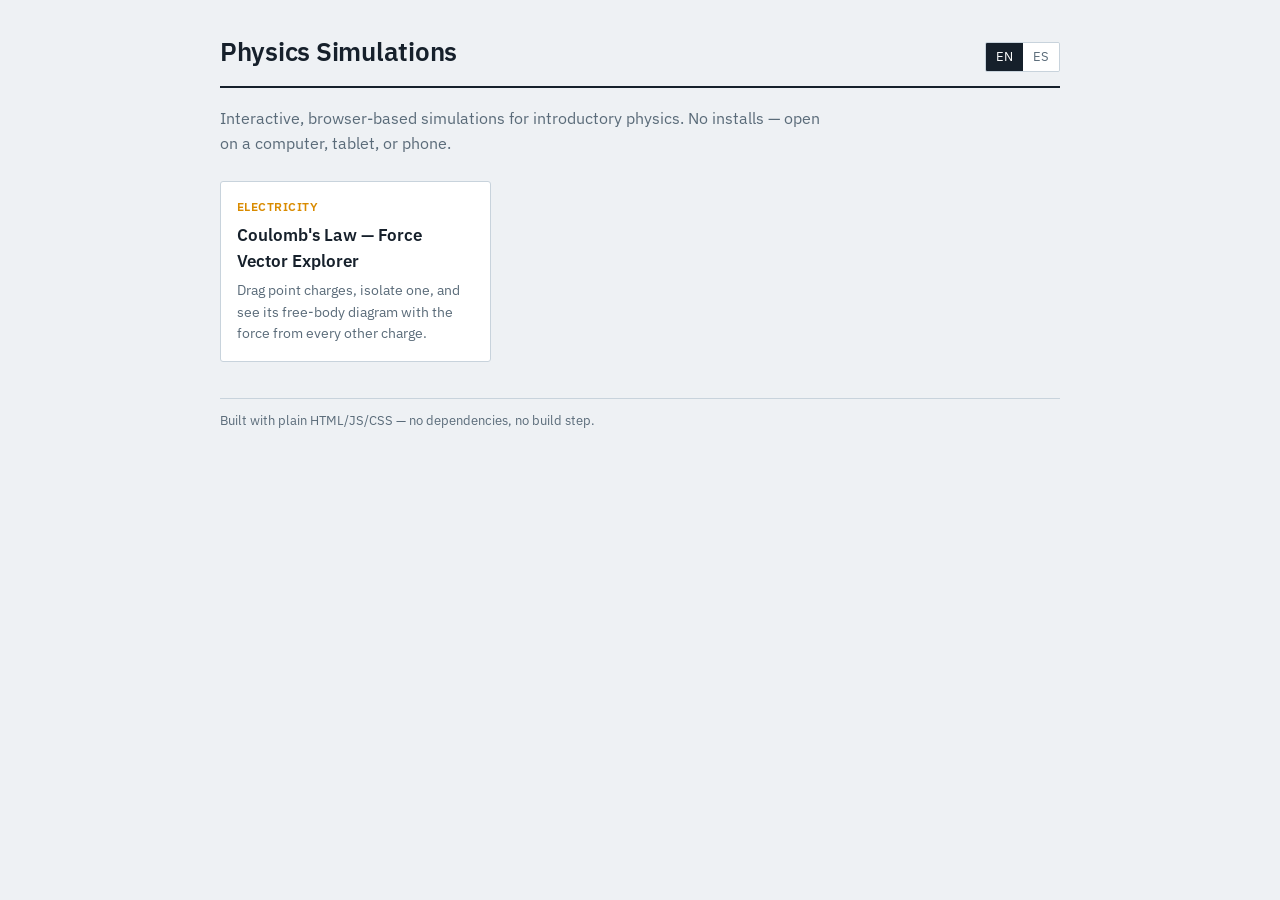
==== index.html @ a8b83024 "Add files via upload First Version" ====
<!DOCTYPE html>
<html lang="en">
<head>
<meta charset="utf-8">
<meta name="viewport" content="width=device-width, initial-scale=1">
<title>Physics Simulations</title>
<link rel="preconnect" href="https://fonts.googleapis.com">
<link rel="preconnect" href="https://fonts.gstatic.com" crossorigin>
<link href="https://fonts.googleapis.com/css2?family=IBM+Plex+Mono:wght@400;500;600&family=IBM+Plex+Sans:wght@400;500;600&display=swap" rel="stylesheet">
<style>
  :root{
    --paper:#EEF1F4; --panel:#FFFFFF; --ink:#16202B; --ink-soft:#5A6B79;
    --rule:#C8D3DC; --accent:#D98B00;
  }
  *{box-sizing:border-box}
  html,body{margin:0;padding:0}
  body{background:var(--paper);color:var(--ink);
    font-family:"IBM Plex Sans",-apple-system,BlinkMacSystemFont,"Segoe UI",sans-serif;
    font-size:16px;line-height:1.55}
  .frame{max-width:880px;margin:0 auto;padding:32px 20px 56px}
  header{border-bottom:2px solid var(--ink);padding-bottom:14px;margin-bottom:8px;
    display:flex;align-items:baseline;justify-content:space-between;gap:12px;flex-wrap:wrap}
  h1{font-size:1.6rem;font-weight:600;margin:0;letter-spacing:-0.01em}
  header p{margin:0;color:var(--ink-soft);font-size:0.92rem}
  .lang{display:flex;border:1px solid var(--rule);border-radius:2px;overflow:hidden}
  .lang button{font:inherit;font-size:0.8rem;padding:4px 10px;border:0;background:var(--panel);
    color:var(--ink-soft);cursor:pointer}
  .lang button[aria-pressed="true"]{background:var(--ink);color:#fff}
  .intro{color:var(--ink-soft);margin:18px 0 26px;max-width:60ch}

  .grid{display:grid;grid-template-columns:repeat(auto-fill,minmax(240px,1fr));gap:14px}
  a.card{
    display:block;background:var(--panel);border:1px solid var(--rule);border-radius:3px;
    padding:16px;text-decoration:none;color:inherit;transition:border-color .15s;
  }
  a.card:hover{border-color:var(--accent)}
  a.card:focus-visible{outline:2px solid var(--accent);outline-offset:2px}
  .topic{font-size:0.72rem;letter-spacing:0.04em;text-transform:uppercase;color:var(--accent);
    font-weight:600;margin-bottom:6px}
  .name{font-size:1.05rem;font-weight:600;margin-bottom:6px}
  .desc{font-size:0.87rem;color:var(--ink-soft)}
  .soon{opacity:0.5}
  .soon:hover{border-color:var(--rule)}

  footer{margin-top:36px;font-size:0.82rem;color:var(--ink-soft);border-top:1px solid var(--rule);padding-top:12px}
</style>
</head>
<body>
<div class="frame">
  <header>
    <h1 id="t-title">Physics Simulations</h1>
    <div class="lang">
      <button id="lang-en" aria-pressed="true">EN</button>
      <button id="lang-es" aria-pressed="false">ES</button>
    </div>
  </header>
  <p class="intro" id="t-intro">
    Interactive, browser-based simulations for introductory physics. No installs — open on a
    computer, tablet, or phone.
  </p>

  <div class="grid" id="grid"></div>

  <footer id="t-foot">Built with plain HTML/JS/CSS — no dependencies, no build step.</footer>
</div>

<script>
const SIMS = [
  {
    topic: {en:"Electricity", es:"Electricidad"},
    name: {en:"Coulomb's Law — Force Vector Explorer", es:"Ley de Coulomb — Explorador de vectores de fuerza"},
    desc: {en:"Drag point charges, isolate one, and see its free-body diagram with the force from every other charge.",
           es:"Arrastra cargas puntuales, aísla una y observa su diagrama de cuerpo libre con la fuerza de cada otra carga."},
    href: "coulomb-law/"
  }
  // Add new simulations here, one object per entry:
  // { topic:{en:"...",es:"..."}, name:{en:"...",es:"..."}, desc:{en:"...",es:"..."}, href:"folder-name/" }
];

const STR = {
  en:{title:"Physics Simulations",
      intro:"Interactive, browser-based simulations for introductory physics. No installs — open on a computer, tablet, or phone.",
      foot:"Built with plain HTML/JS/CSS — no dependencies, no build step."},
  es:{title:"Simulaciones de Física",
      intro:"Simulaciones interactivas para física introductoria, directamente en el navegador. Sin instalar nada — se abren en computadora, tablet o teléfono.",
      foot:"Hechas con HTML/JS/CSS puro — sin dependencias, sin pasos de compilación."}
};
let lang = "en";

function render(){
  document.getElementById("t-title").textContent = STR[lang].title;
  document.getElementById("t-intro").textContent = STR[lang].intro;
  document.getElementById("t-foot").textContent = STR[lang].foot;
  document.documentElement.lang = lang;
  document.getElementById("lang-en").setAttribute("aria-pressed", lang === "en");
  document.getElementById("lang-es").setAttribute("aria-pressed", lang === "es");

  const grid = document.getElementById("grid");
  grid.innerHTML = "";
  SIMS.forEach(s => {
    const a = document.createElement("a");
    a.className = "card"; a.href = s.href;
    a.innerHTML = '<div class="topic">' + s.topic[lang] + '</div>' +
                  '<div class="name">' + s.name[lang] + '</div>' +
                  '<div class="desc">' + s.desc[lang] + '</div>';
    grid.appendChild(a);
  });
}
document.getElementById("lang-en").onclick = () => { lang = "en"; render(); };
document.getElementById("lang-es").onclick = () => { lang = "es"; render(); };
render();
</script>
</body>
</html>
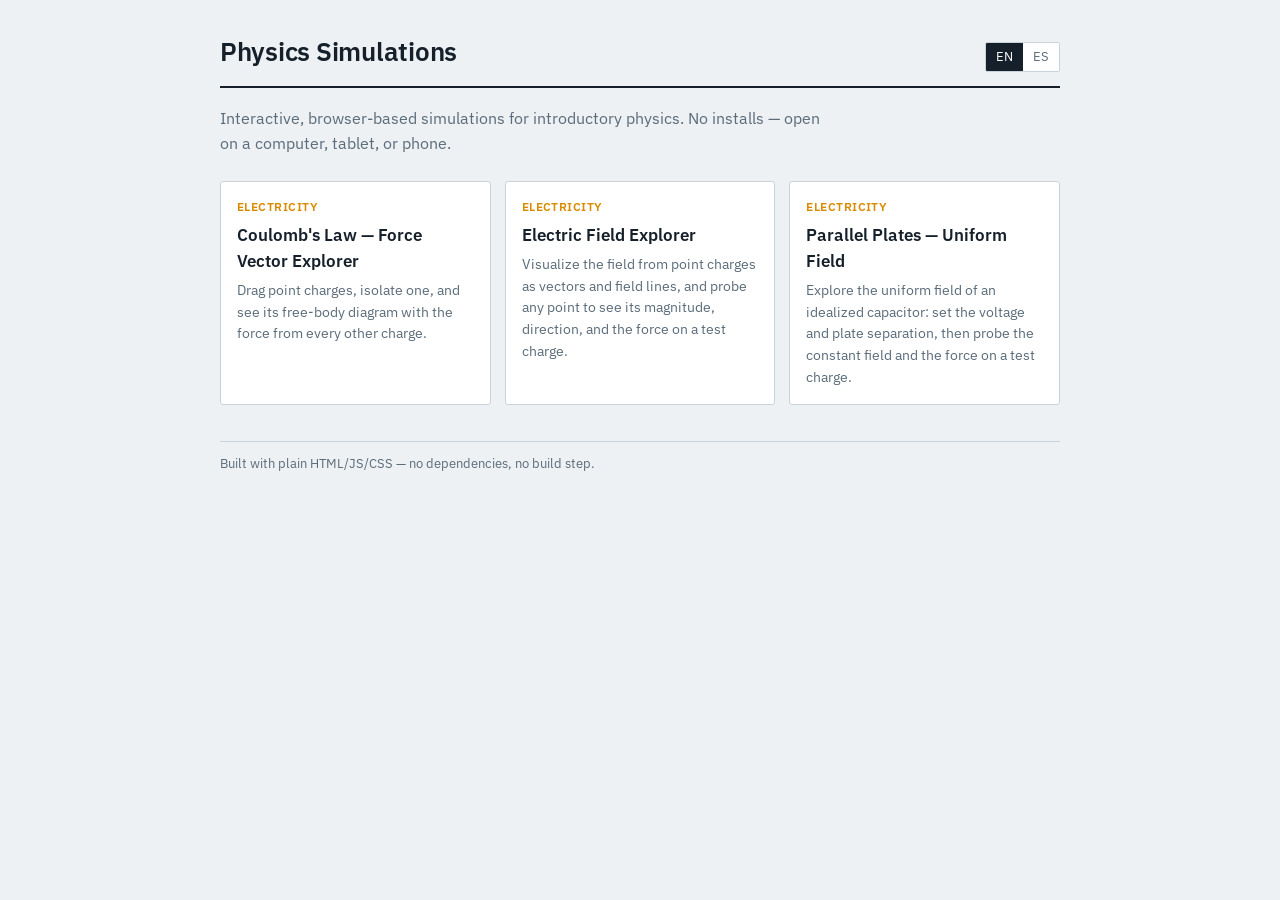
==== commit 1452cc58: "Add files via upload updated index" ====
--- a/index.html
+++ b/index.html
@@ -72,6 +72,20 @@
     desc: {en:"Drag point charges, isolate one, and see its free-body diagram with the force from every other charge.",
            es:"Arrastra cargas puntuales, aísla una y observa su diagrama de cuerpo libre con la fuerza de cada otra carga."},
     href: "coulomb-law/"
+  },
+  {
+    topic: {en:"Electricity", es:"Electricidad"},
+    name: {en:"Electric Field Explorer", es:"Explorador de Campo Eléctrico"},
+    desc: {en:"Visualize the field from point charges as vectors and field lines, and probe any point to see its magnitude, direction, and the force on a test charge.",
+           es:"Visualiza el campo de cargas puntuales como vectores y líneas de campo, y sondea cualquier punto para ver su magnitud, dirección y la fuerza sobre una carga de prueba."},
+    href: "electric-field/"
+  },
+  {
+    topic: {en:"Electricity", es:"Electricidad"},
+    name: {en:"Parallel Plates — Uniform Field", es:"Placas Paralelas — Campo Uniforme"},
+    desc: {en:"Explore the uniform field of an idealized capacitor: set the voltage and plate separation, then probe the constant field and the force on a test charge.",
+           es:"Explora el campo uniforme de un capacitor idealizado: define el voltaje y la separación de las placas, y sondea el campo constante y la fuerza sobre una carga de prueba."},
+    href: "parallel-plates/"
   }
   // Add new simulations here, one object per entry:
   // { topic:{en:"...",es:"..."}, name:{en:"...",es:"..."}, desc:{en:"...",es:"..."}, href:"folder-name/" }
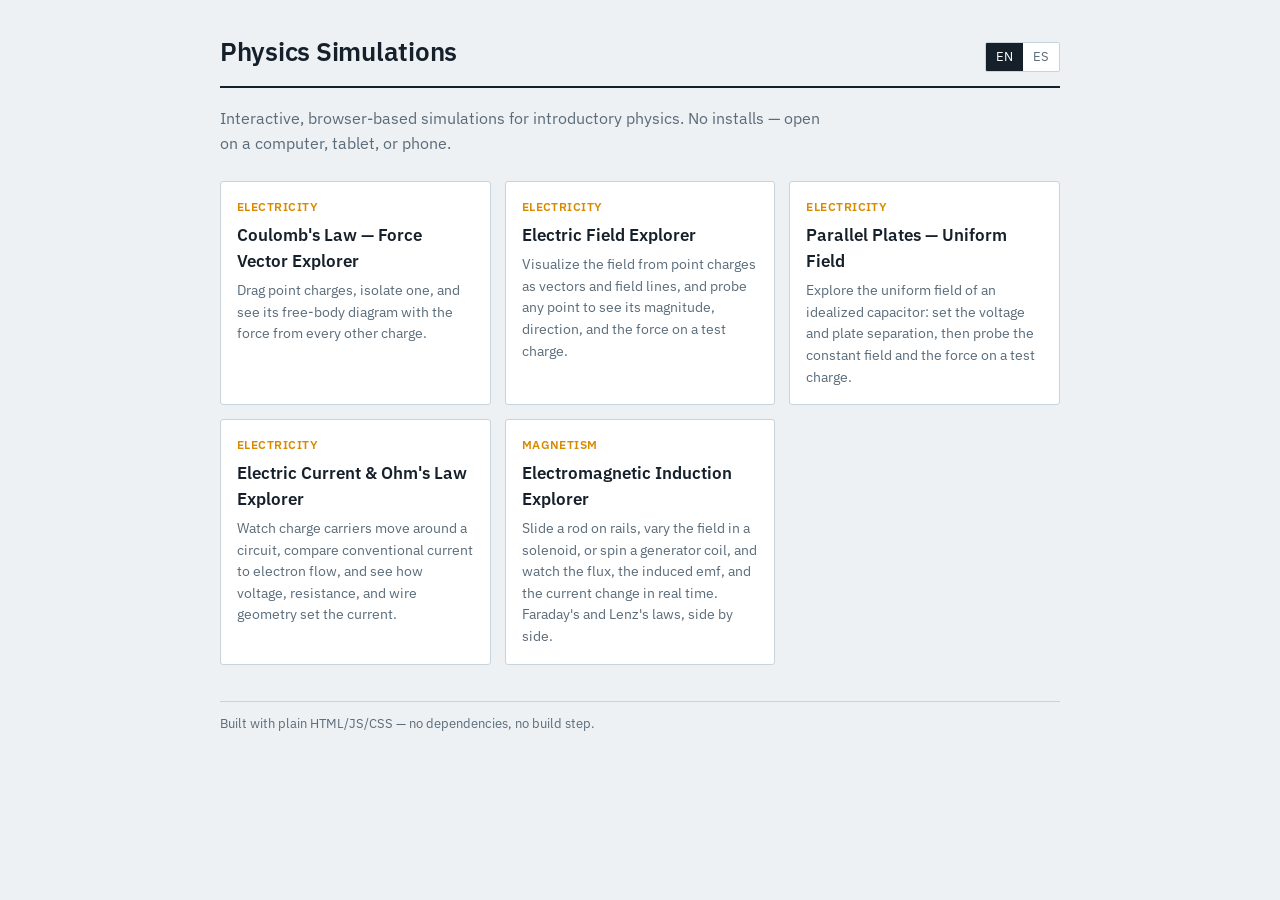
==== commit add01d6a: "updated" ====
--- a/index.html
+++ b/index.html
@@ -86,6 +86,20 @@
     desc: {en:"Explore the uniform field of an idealized capacitor: set the voltage and plate separation, then probe the constant field and the force on a test charge.",
            es:"Explora el campo uniforme de un capacitor idealizado: define el voltaje y la separación de las placas, y sondea el campo constante y la fuerza sobre una carga de prueba."},
     href: "parallel-plates/"
+  },
+  {
+    topic: {en:"Electricity", es:"Electricidad"},
+    name: {en:"Electric Current & Ohm's Law Explorer", es:"Corriente Eléctrica y Ley de Ohm"},
+    desc: {en:"Watch charge carriers move around a circuit, compare conventional current to electron flow, and see how voltage, resistance, and wire geometry set the current.",
+           es:"Observa las cargas moverse en un circuito, compara la corriente convencional con el flujo de electrones, y ve cómo el voltaje, la resistencia y la geometría del cable determinan la corriente."},
+    href: "electric-current/"
+  },
+  {
+    topic: {en:"Magnetism", es:"Magnetismo"},
+    name: {en:"Electromagnetic Induction Explorer", es:"Explorador de Inducción Electromagnética"},
+    desc: {en:"Slide a rod on rails, vary the field in a solenoid, or spin a generator coil, and watch the flux, the induced emf, and the current change in real time. Faraday's and Lenz's laws, side by side.",
+           es:"Desliza una barra sobre rieles, varía el campo en un solenoide o gira la bobina de un generador, y observa en tiempo real cómo cambian el flujo, la fem inducida y la corriente. Las leyes de Faraday y Lenz, lado a lado."},
+    href: "electromagnetic-induction/"
   }
   // Add new simulations here, one object per entry:
   // { topic:{en:"...",es:"..."}, name:{en:"...",es:"..."}, desc:{en:"...",es:"..."}, href:"folder-name/" }
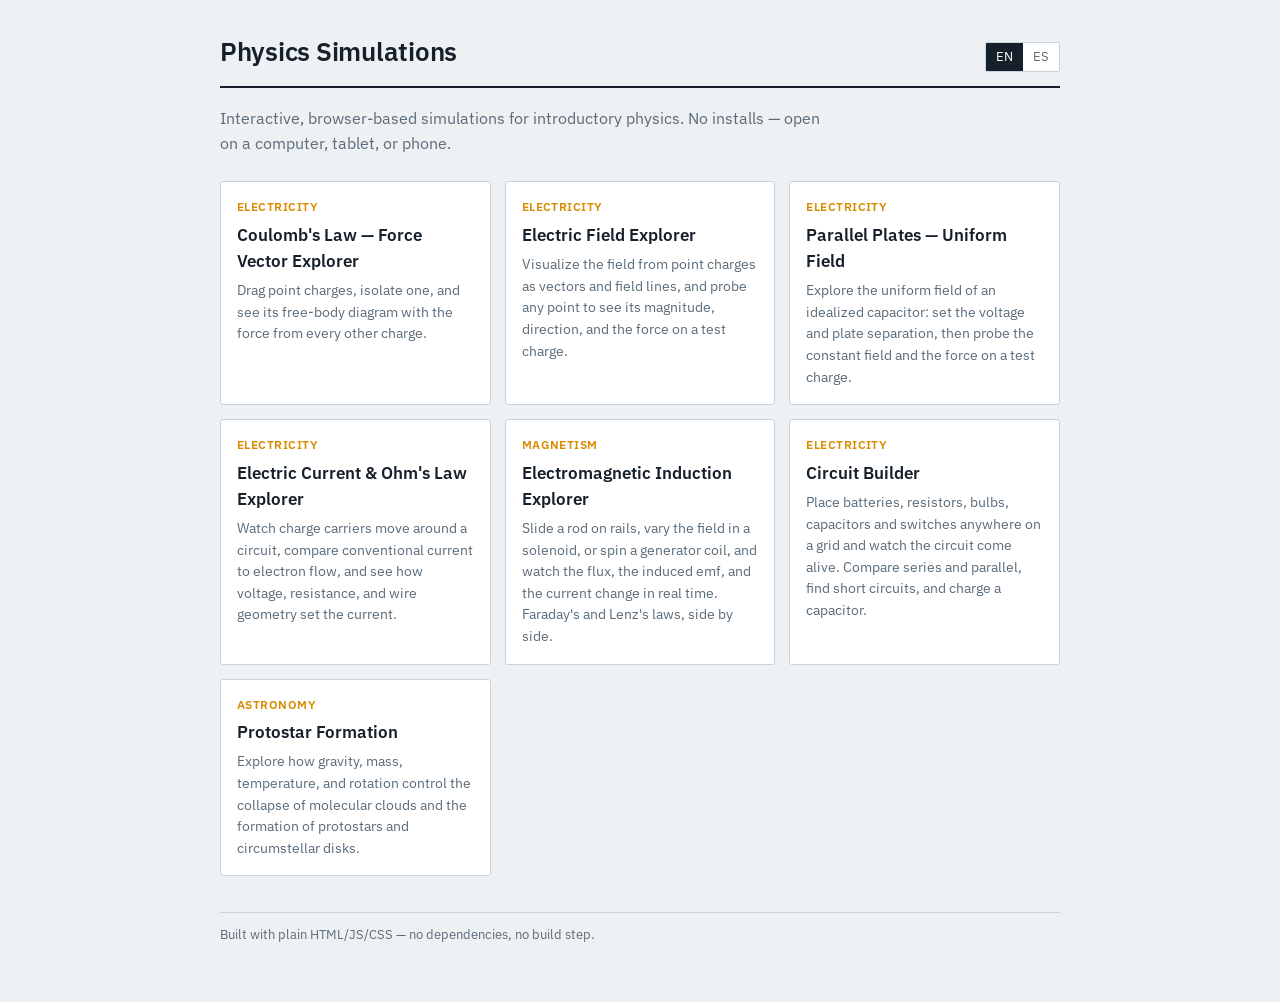
==== commit 2bc67aa3: "Add files via upload star-formation" ====
--- a/index.html
+++ b/index.html
@@ -100,6 +100,20 @@
     desc: {en:"Slide a rod on rails, vary the field in a solenoid, or spin a generator coil, and watch the flux, the induced emf, and the current change in real time. Faraday's and Lenz's laws, side by side.",
            es:"Desliza una barra sobre rieles, varía el campo en un solenoide o gira la bobina de un generador, y observa en tiempo real cómo cambian el flujo, la fem inducida y la corriente. Las leyes de Faraday y Lenz, lado a lado."},
     href: "electromagnetic-induction/"
+  },
+  {
+    topic: {en:"Electricity", es:"Electricidad"},
+    name: {en:"Circuit Builder", es:"Constructor de Circuitos"},
+    desc: {en:"Place batteries, resistors, bulbs, capacitors and switches anywhere on a grid and watch the circuit come alive. Compare series and parallel, find short circuits, and charge a capacitor.",
+           es:"Coloca baterías, resistencias, focos, capacitores e interruptores donde quieras y observa el circuito en acción. Compara serie y paralelo, detecta cortocircuitos y carga un capacitor."},
+    href: "circuit-builder/"
+  },
+  {
+    topic: {en:"Astronomy", es:"Astronomía"},
+    name: {en:"Protostar Formation", es:"Formación de protoestrellas"},
+    desc: {en:"Explore how gravity, mass, temperature, and rotation control the collapse of molecular clouds and the formation of protostars and circumstellar disks.",
+           es:"Explora cómo la gravedad, la masa, la temperatura y la rotación controlan el colapso de nubes moleculares y la formación de protoestrellas y discos circunestelares. Simulación en inglés."},
+    href: "star-formation/"
   }
   // Add new simulations here, one object per entry:
   // { topic:{en:"...",es:"..."}, name:{en:"...",es:"..."}, desc:{en:"...",es:"..."}, href:"folder-name/" }
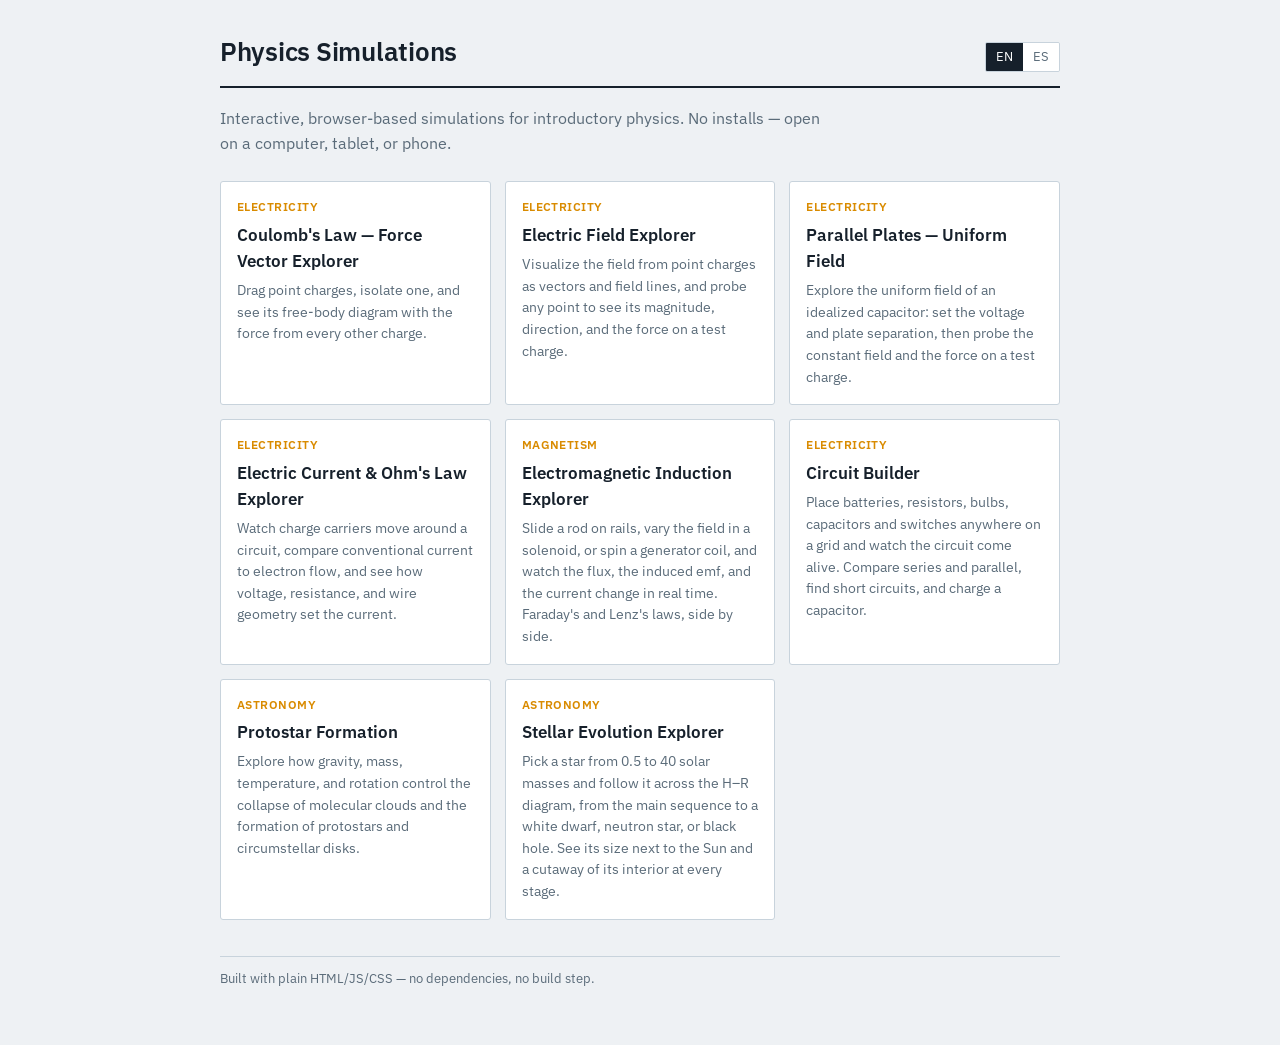
==== commit 8f561252: "Add Stellar Evolution Explorer simulation Interactive H-R diagram simulator for stars from 0.5 to 40" ====
--- a/index.html
+++ b/index.html
@@ -114,6 +114,13 @@
     desc: {en:"Explore how gravity, mass, temperature, and rotation control the collapse of molecular clouds and the formation of protostars and circumstellar disks.",
            es:"Explora cómo la gravedad, la masa, la temperatura y la rotación controlan el colapso de nubes moleculares y la formación de protoestrellas y discos circunestelares. Simulación en inglés."},
     href: "star-formation/"
+  },
+  {
+    topic: {en:"Astronomy", es:"Astronomía"},
+    name: {en:"Stellar Evolution Explorer", es:"Explorador de Evolución Estelar"},
+    desc: {en:"Pick a star from 0.5 to 40 solar masses and follow it across the H–R diagram, from the main sequence to a white dwarf, neutron star, or black hole. See its size next to the Sun and a cutaway of its interior at every stage.",
+           es:"Elige una estrella de 0.5 a 40 masas solares y síguela en el diagrama H–R, desde la secuencia principal hasta enana blanca, estrella de neutrones o agujero negro. Compara su tamaño con el Sol y mira un corte de su interior en cada etapa. Simulación en inglés."},
+    href: "stellar-evolution/"
   }
   // Add new simulations here, one object per entry:
   // { topic:{en:"...",es:"..."}, name:{en:"...",es:"..."}, desc:{en:"...",es:"..."}, href:"folder-name/" }
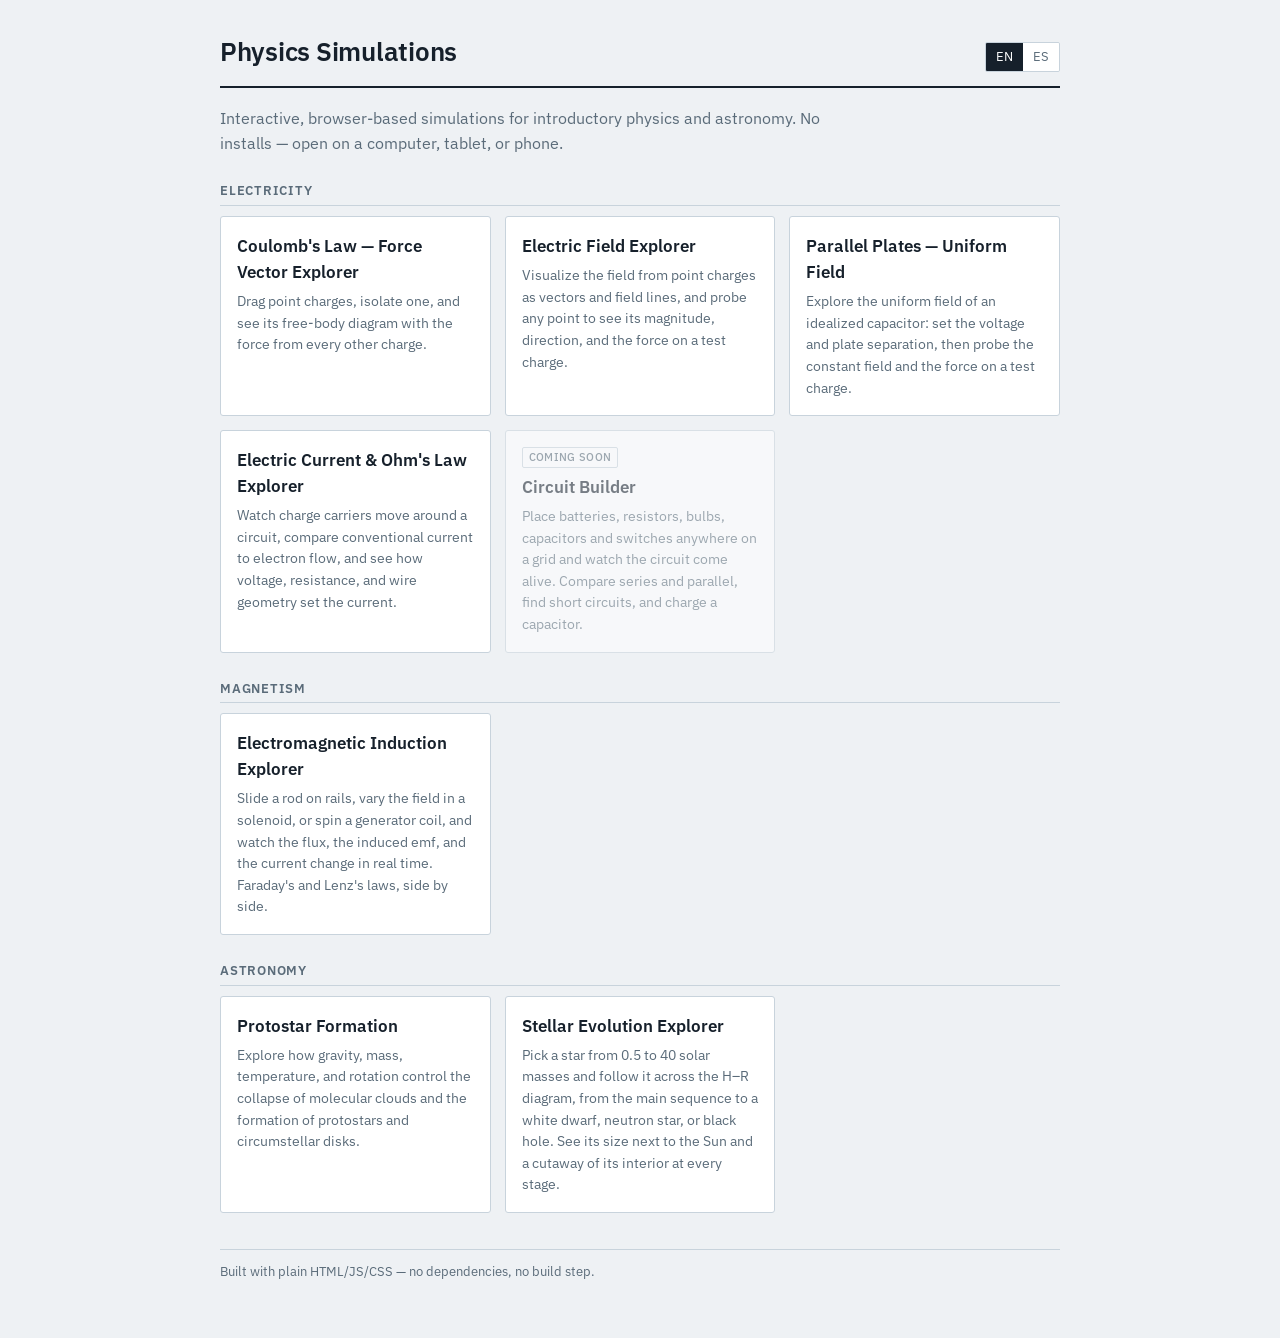
==== commit 3d513138: "Improve landing page and README - Group simulation cards by topic and drop the repeated topic label " ====
--- a/index.html
+++ b/index.html
@@ -29,7 +29,7 @@
   .intro{color:var(--ink-soft);margin:18px 0 26px;max-width:60ch}
 
   .grid{display:grid;grid-template-columns:repeat(auto-fill,minmax(240px,1fr));gap:14px}
-  a.card{
+  .card{
     display:block;background:var(--panel);border:1px solid var(--rule);border-radius:3px;
     padding:16px;text-decoration:none;color:inherit;transition:border-color .15s;
   }
@@ -39,8 +39,13 @@
     font-weight:600;margin-bottom:6px}
   .name{font-size:1.05rem;font-weight:600;margin-bottom:6px}
   .desc{font-size:0.87rem;color:var(--ink-soft)}
-  .soon{opacity:0.5}
-  .soon:hover{border-color:var(--rule)}
+  .soon{opacity:0.55;cursor:default}
+  a.card.soon:hover{border-color:var(--rule)}
+  .badge{display:inline-block;margin-left:8px;padding:1px 6px;border:1px solid var(--rule);border-radius:2px;
+    font-size:0.68rem;letter-spacing:0.03em;text-transform:uppercase;color:var(--ink-soft);font-weight:500}
+  h2.section{font-size:0.8rem;letter-spacing:0.06em;text-transform:uppercase;color:var(--ink-soft);
+    font-weight:600;margin:26px 0 10px;border-bottom:1px solid var(--rule);padding-bottom:4px}
+  h2.section:first-child{margin-top:0}
 
   footer{margin-top:36px;font-size:0.82rem;color:var(--ink-soft);border-top:1px solid var(--rule);padding-top:12px}
 </style>
@@ -55,11 +60,11 @@
     </div>
   </header>
   <p class="intro" id="t-intro">
-    Interactive, browser-based simulations for introductory physics. No installs — open on a
+    Interactive, browser-based simulations for introductory physics and astronomy. No installs — open on a
     computer, tablet, or phone.
   </p>
 
-  <div class="grid" id="grid"></div>
+  <div id="grid"></div>
 
   <footer id="t-foot">Built with plain HTML/JS/CSS — no dependencies, no build step.</footer>
 </div>
@@ -106,7 +111,8 @@
     name: {en:"Circuit Builder", es:"Constructor de Circuitos"},
     desc: {en:"Place batteries, resistors, bulbs, capacitors and switches anywhere on a grid and watch the circuit come alive. Compare series and parallel, find short circuits, and charge a capacitor.",
            es:"Coloca baterías, resistencias, focos, capacitores e interruptores donde quieras y observa el circuito en acción. Compara serie y paralelo, detecta cortocircuitos y carga un capacitor."},
-    href: "circuit-builder/"
+    href: "circuit-builder/",
+    soon: true
   },
   {
     topic: {en:"Astronomy", es:"Astronomía"},
@@ -124,15 +130,18 @@
   }
   // Add new simulations here, one object per entry:
   // { topic:{en:"...",es:"..."}, name:{en:"...",es:"..."}, desc:{en:"...",es:"..."}, href:"folder-name/" }
+  // Add soon:true to show a card as "Coming soon" without linking to a folder that does not exist yet.
 ];
 
 const STR = {
   en:{title:"Physics Simulations",
-      intro:"Interactive, browser-based simulations for introductory physics. No installs — open on a computer, tablet, or phone.",
-      foot:"Built with plain HTML/JS/CSS — no dependencies, no build step."},
+      intro:"Interactive, browser-based simulations for introductory physics and astronomy. No installs — open on a computer, tablet, or phone.",
+      foot:"Built with plain HTML/JS/CSS — no dependencies, no build step.",
+      soon:"Coming soon"},
   es:{title:"Simulaciones de Física",
-      intro:"Simulaciones interactivas para física introductoria, directamente en el navegador. Sin instalar nada — se abren en computadora, tablet o teléfono.",
-      foot:"Hechas con HTML/JS/CSS puro — sin dependencias, sin pasos de compilación."}
+      intro:"Simulaciones interactivas para física y astronomía introductorias, directamente en el navegador. Sin instalar nada — se abren en computadora, tablet o teléfono.",
+      foot:"Hechas con HTML/JS/CSS puro — sin dependencias, sin pasos de compilación.",
+      soon:"Próximamente"}
 };
 let lang = "en";
 
@@ -146,13 +155,26 @@
 
   const grid = document.getElementById("grid");
   grid.innerHTML = "";
-  SIMS.forEach(s => {
-    const a = document.createElement("a");
-    a.className = "card"; a.href = s.href;
-    a.innerHTML = '<div class="topic">' + s.topic[lang] + '</div>' +
-                  '<div class="name">' + s.name[lang] + '</div>' +
-                  '<div class="desc">' + s.desc[lang] + '</div>';
-    grid.appendChild(a);
+  // group cards by topic, keeping the order in which topics first appear
+  const topics = [];
+  SIMS.forEach(s => { if (!topics.includes(s.topic.en)) topics.push(s.topic.en); });
+  topics.forEach(t => {
+    const sims = SIMS.filter(s => s.topic.en === t);
+    const h = document.createElement("h2");
+    h.className = "section"; h.textContent = sims[0].topic[lang];
+    grid.appendChild(h);
+    const box = document.createElement("div");
+    box.className = "grid";
+    sims.forEach(s => {
+      const a = document.createElement(s.soon ? "div" : "a");
+      a.className = "card" + (s.soon ? " soon" : "");
+      if (!s.soon) a.href = s.href;
+      a.innerHTML = (s.soon ? '<div class="topic"><span class="badge" style="margin-left:0">' + STR[lang].soon + '</span></div>' : '') +
+                    '<div class="name">' + s.name[lang] + '</div>' +
+                    '<div class="desc">' + s.desc[lang] + '</div>';
+      box.appendChild(a);
+    });
+    grid.appendChild(box);
   });
 }
 document.getElementById("lang-en").onclick = () => { lang = "en"; render(); };
